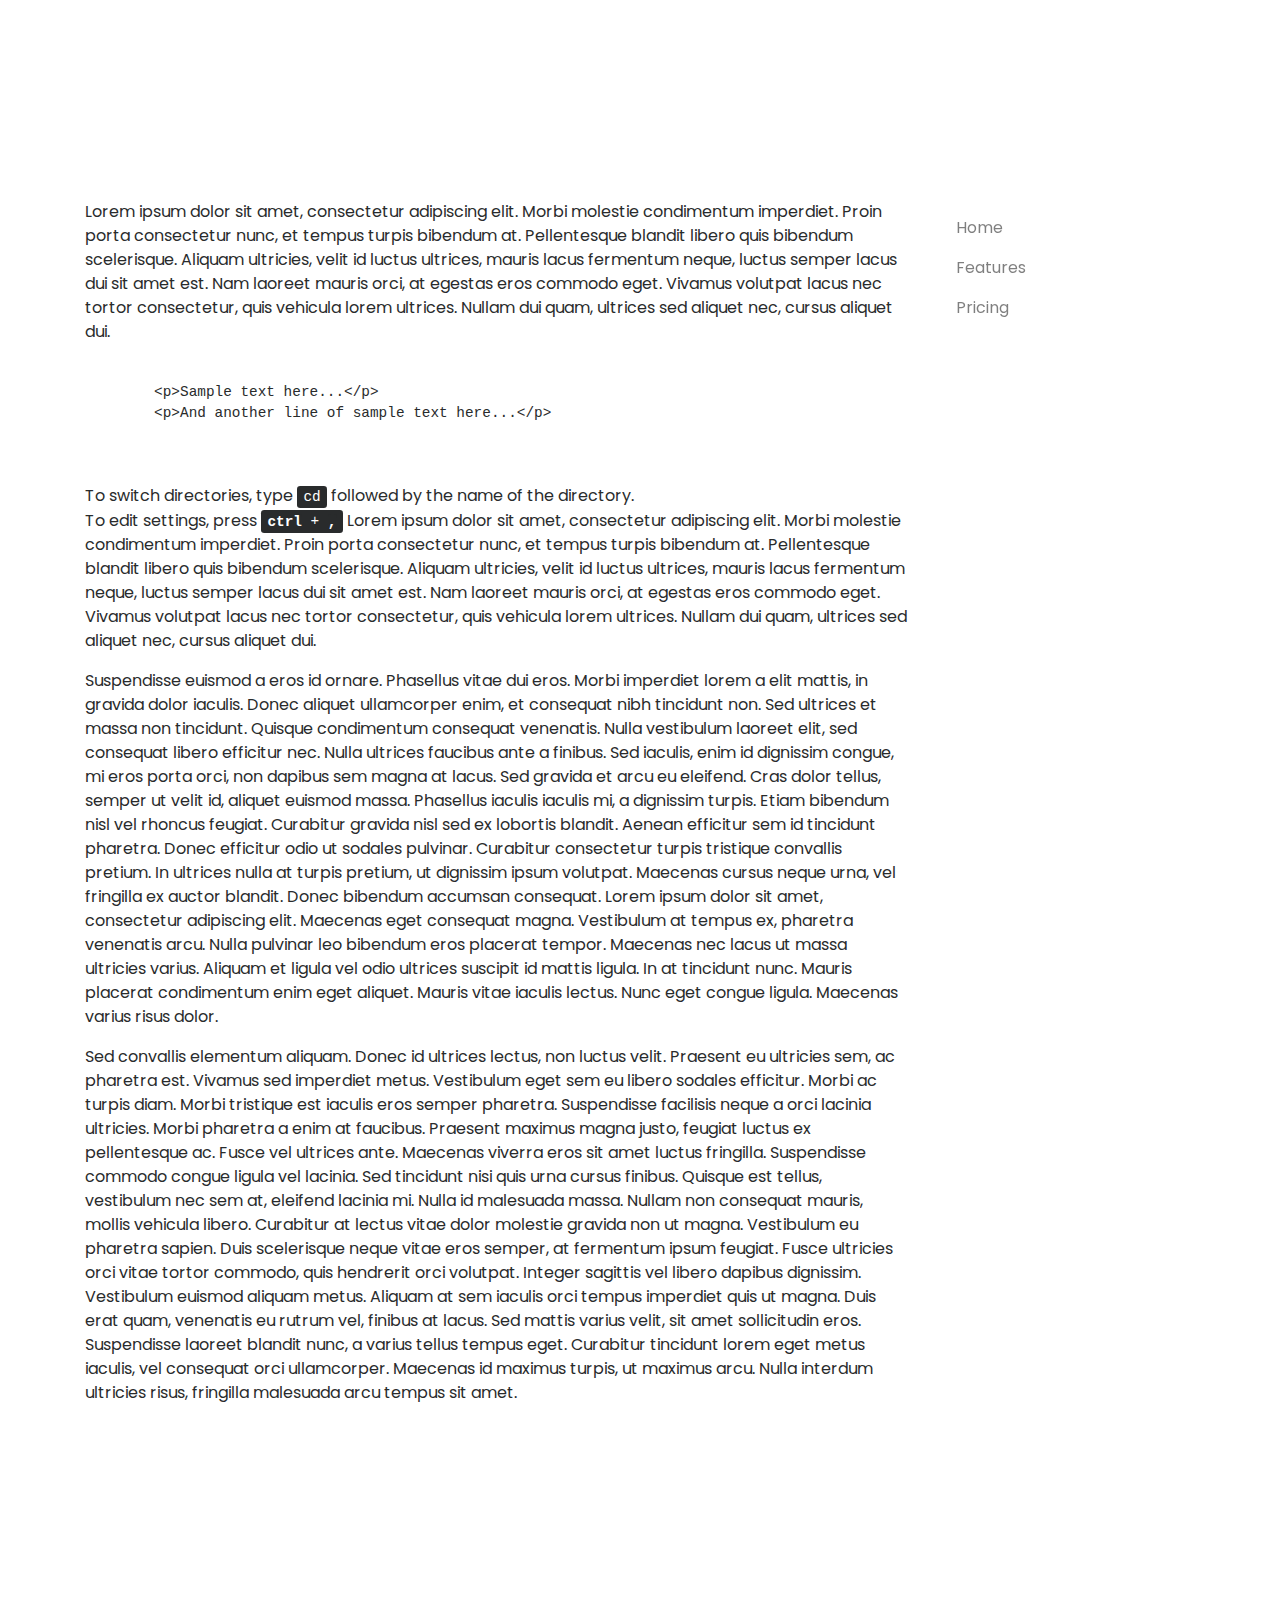
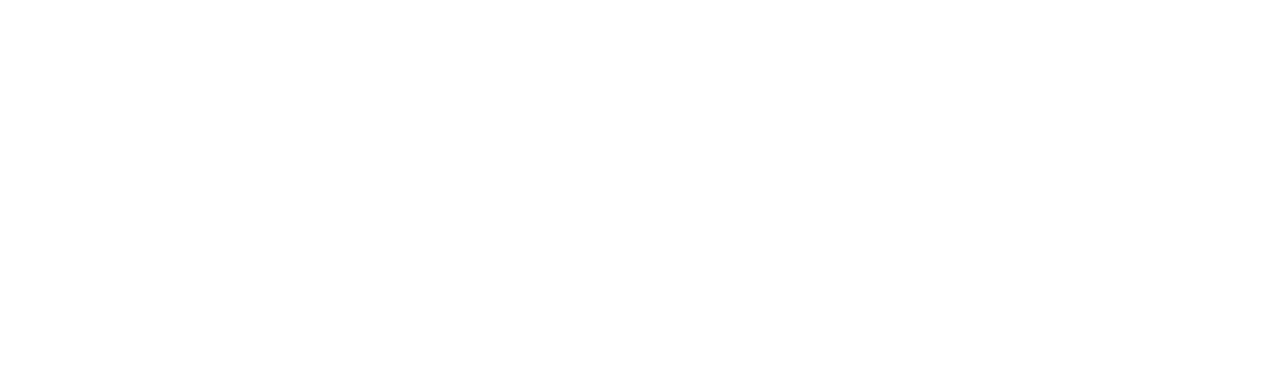
==== reactnative/index.html @ c0b3bb39 "started a tutorial react native" ====
<!DOCTYPE html>
<html>
<head>
  <title>react native tutorial</title>

  <link rel="stylesheet" href="../public/bootstrap.min.css">

  <!-- google font -->
  <link href="https://fonts.googleapis.com/css?family=Poppins" rel="stylesheet">

  <!-- personal stylesheet -->
  <link rel="stylesheet" href="../public/tutorials/tutorials.css">

  <!-- Latest compiled and minified JavaScript -->
  <script src="../public/jquery.min.js"></script>
  <script src="https://npmcdn.com/tether@1.2.4/dist/js/tether.min.js"></script>
  <script src="../public/bootstrap.min.js"></script>
</head>
<body>
  <div class="container">
    <div class="row">
      <div class="col-md-9">
      <a id="one"></a>
      <p>
        <!-- https://facebook.github.io/react-native/docs/getting-started.html#content -->
      

      Lorem ipsum dolor sit amet, consectetur adipiscing elit. Morbi molestie condimentum imperdiet. Proin porta consectetur nunc, et tempus turpis bibendum at. Pellentesque blandit libero quis bibendum scelerisque. Aliquam ultricies, velit id luctus ultrices, mauris lacus fermentum neque, luctus semper lacus dui sit amet est. Nam laoreet mauris orci, at egestas eros commodo eget. Vivamus volutpat lacus nec tortor consectetur, quis vehicula lorem ultrices. Nullam dui quam, ultrices sed aliquet nec, cursus aliquet dui.

      <pre>
        <code>
        &lt;p&gt;Sample text here...&lt;/p&gt;
        &lt;p&gt;And another line of sample text here...&lt;/p&gt;
        </code>
      </pre>

      To switch directories, type <kbd>cd</kbd> followed by the name of the directory.<br>
      To edit settings, press <kbd><kbd>ctrl</kbd> + <kbd>,</kbd></kbd>
      Lorem ipsum dolor sit amet, consectetur adipiscing elit. Morbi molestie condimentum imperdiet. Proin porta consectetur nunc, et tempus turpis bibendum at. Pellentesque blandit libero quis bibendum scelerisque. Aliquam ultricies, velit id luctus ultrices, mauris lacus fermentum neque, luctus semper lacus dui sit amet est. Nam laoreet mauris orci, at egestas eros commodo eget. Vivamus volutpat lacus nec tortor consectetur, quis vehicula lorem ultrices. Nullam dui quam, ultrices sed aliquet nec, cursus aliquet dui.
      </p>

      <a id="two"></a>
      <p>
      Suspendisse euismod a eros id ornare. Phasellus vitae dui eros. Morbi imperdiet lorem a elit mattis, in gravida dolor iaculis. Donec aliquet ullamcorper enim, et consequat nibh tincidunt non. Sed ultrices et massa non tincidunt. Quisque condimentum consequat venenatis. Nulla vestibulum laoreet elit, sed consequat libero efficitur nec. Nulla ultrices faucibus ante a finibus. Sed iaculis, enim id dignissim congue, mi eros porta orci, non dapibus sem magna at lacus. Sed gravida et arcu eu eleifend. Cras dolor tellus, semper ut velit id, aliquet euismod massa. Phasellus iaculis iaculis mi, a dignissim turpis. Etiam bibendum nisl vel rhoncus feugiat. Curabitur gravida nisl sed ex lobortis blandit. Aenean efficitur sem id tincidunt pharetra. Donec efficitur odio ut sodales pulvinar.

      Curabitur consectetur turpis tristique convallis pretium. In ultrices nulla at turpis pretium, ut dignissim ipsum volutpat. Maecenas cursus neque urna, vel fringilla ex auctor blandit. Donec bibendum accumsan consequat. Lorem ipsum dolor sit amet, consectetur adipiscing elit. Maecenas eget consequat magna. Vestibulum at tempus ex, pharetra venenatis arcu. Nulla pulvinar leo bibendum eros placerat tempor. Maecenas nec lacus ut massa ultricies varius. Aliquam et ligula vel odio ultrices suscipit id mattis ligula. In at tincidunt nunc. Mauris placerat condimentum enim eget aliquet. Mauris vitae iaculis lectus. Nunc eget congue ligula. Maecenas varius risus dolor.
      </p>
      <a id="three"></a>
      <p>
      Sed convallis elementum aliquam. Donec id ultrices lectus, non luctus velit. Praesent eu ultricies sem, ac pharetra est. Vivamus sed imperdiet metus. Vestibulum eget sem eu libero sodales efficitur. Morbi ac turpis diam. Morbi tristique est iaculis eros semper pharetra. Suspendisse facilisis neque a orci lacinia ultricies. Morbi pharetra a enim at faucibus. Praesent maximus magna justo, feugiat luctus ex pellentesque ac. Fusce vel ultrices ante. Maecenas viverra eros sit amet luctus fringilla. Suspendisse commodo congue ligula vel lacinia. Sed tincidunt nisi quis urna cursus finibus.

      Quisque est tellus, vestibulum nec sem at, eleifend lacinia mi. Nulla id malesuada massa. Nullam non consequat mauris, mollis vehicula libero. Curabitur at lectus vitae dolor molestie gravida non ut magna. Vestibulum eu pharetra sapien. Duis scelerisque neque vitae eros semper, at fermentum ipsum feugiat. Fusce ultricies orci vitae tortor commodo, quis hendrerit orci volutpat. Integer sagittis vel libero dapibus dignissim. Vestibulum euismod aliquam metus.

      Aliquam at sem iaculis orci tempus imperdiet quis ut magna. Duis erat quam, venenatis eu rutrum vel, finibus at lacus. Sed mattis varius velit, sit amet sollicitudin eros. Suspendisse laoreet blandit nunc, a varius tellus tempus eget. Curabitur tincidunt lorem eget metus iaculis, vel consequat orci ullamcorper. Maecenas id maximus turpis, ut maximus arcu. Nulla interdum ultricies risus, fringilla malesuada arcu tempus sit amet.
      </p>
      <br><br><br><br><br><br><br><br><br><br><br><br><br><br><br><br><br><br><br><br><br><br><br>
      </div>
      <div class="col-md-3">
        <div class="fixed">
        <nav class="navbar navbar-light">
          <!-- <a class="navbar-brand" href="#">Navbar</a> -->
            <ul class="navbar-nav">
              <li class="nav-item">
                <a class="nav-link" href="#">Home</a>
              </li>
              <li class="nav-item">
                <a class="nav-link" href="#two">Features</a>
              </li>
              <li class="nav-item">
                <a class="nav-link" href="#three">Pricing</a>
              </li>
<!--               <li class="nav-item">
                <a class="nav-link disabled" href="#">Disabled</a>
              </li> -->
            </ul>
        </nav>
        </div>
      </div>
    </div>
  </div>

</body>
</html>
---- public/tutorials/tutorials.css ----
body {
    font-family: 'Poppins', sans-serif;
}

.container {
	margin-top: 200px;
}

.fixed {
	position: fixed;
}
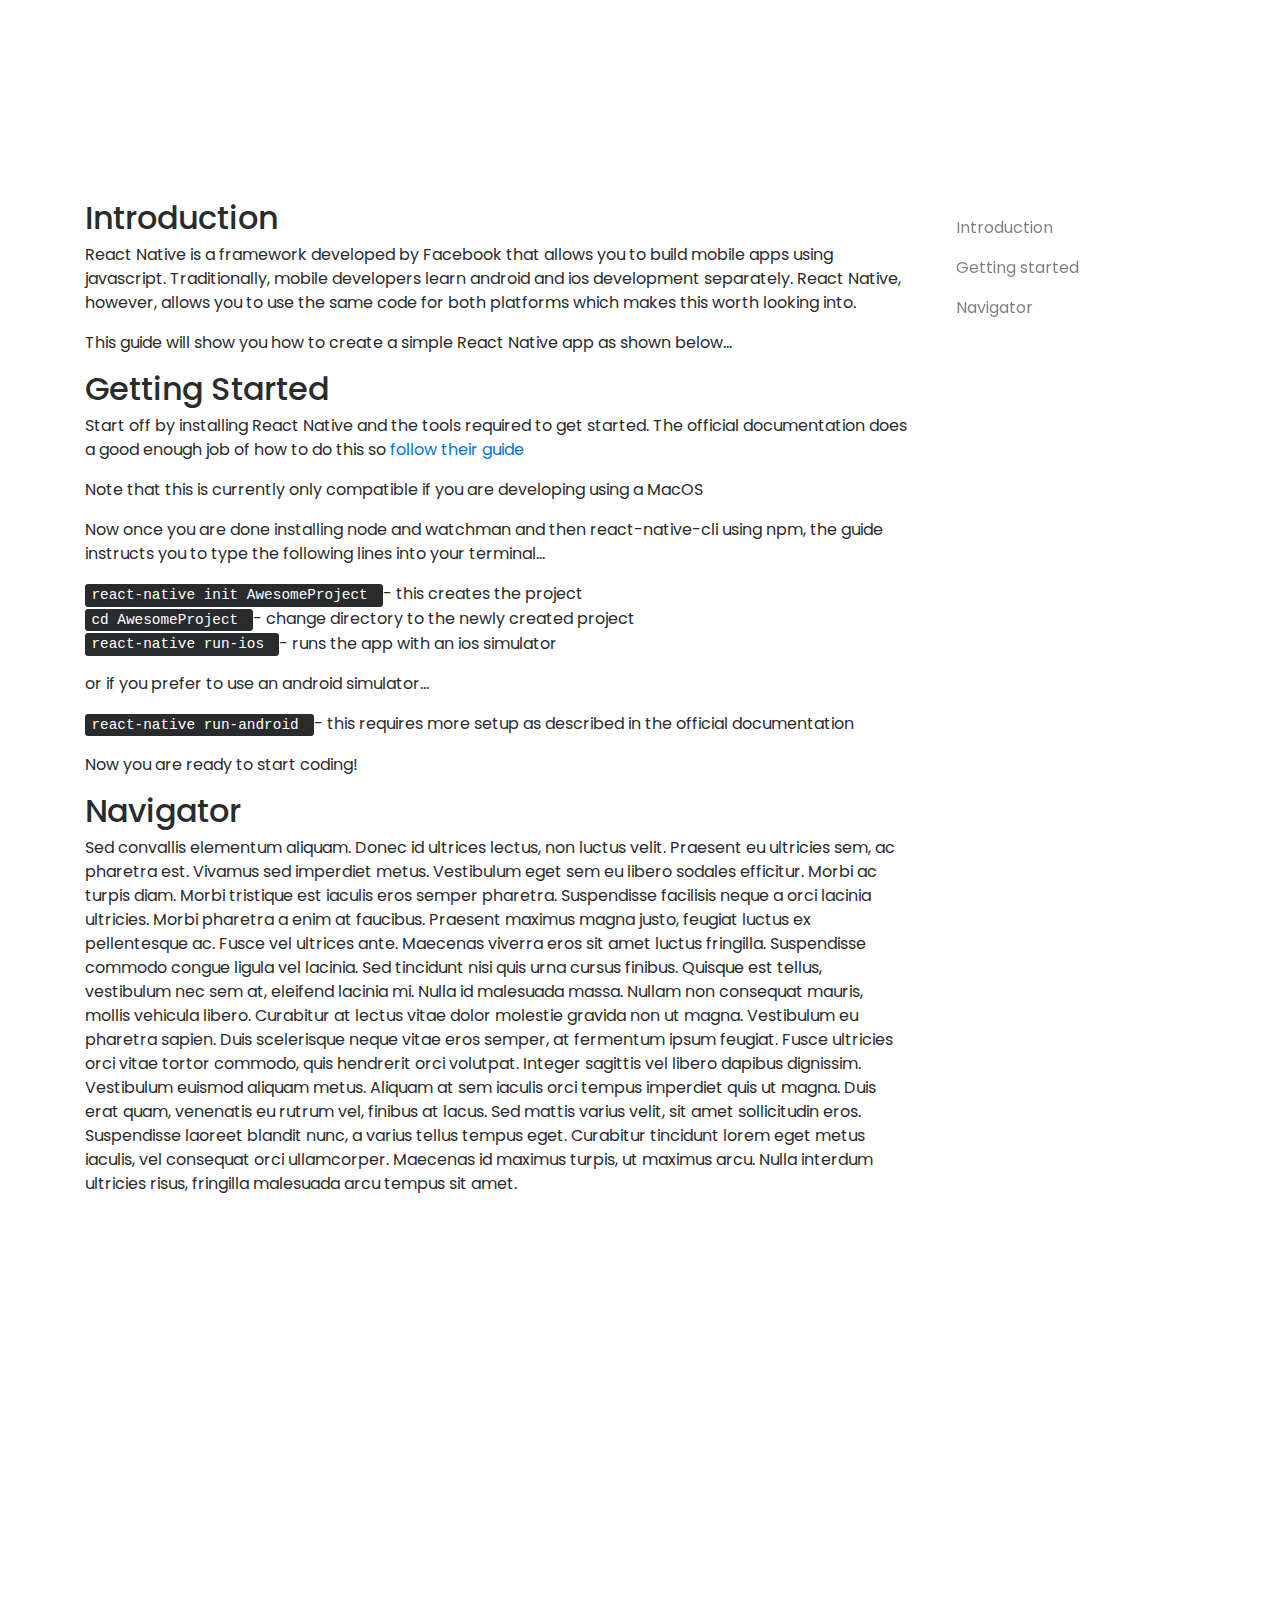
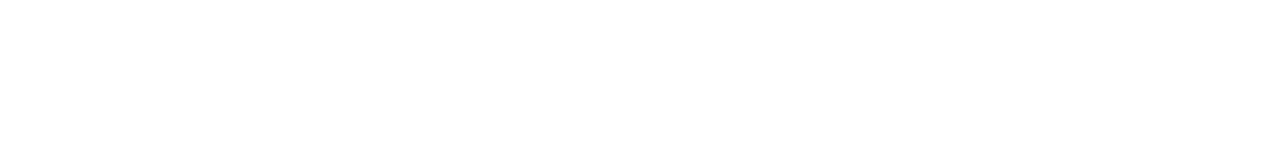
==== commit 300c936e: "added some tutorials react native" ====
--- a/reactnative/index.html
+++ b/reactnative/index.html
@@ -21,31 +21,51 @@
     <div class="row">
       <div class="col-md-9">
       <a id="one"></a>
+      <h2>Introduction</h2>
       <p>
-        <!-- https://facebook.github.io/react-native/docs/getting-started.html#content -->
-      
-
-      Lorem ipsum dolor sit amet, consectetur adipiscing elit. Morbi molestie condimentum imperdiet. Proin porta consectetur nunc, et tempus turpis bibendum at. Pellentesque blandit libero quis bibendum scelerisque. Aliquam ultricies, velit id luctus ultrices, mauris lacus fermentum neque, luctus semper lacus dui sit amet est. Nam laoreet mauris orci, at egestas eros commodo eget. Vivamus volutpat lacus nec tortor consectetur, quis vehicula lorem ultrices. Nullam dui quam, ultrices sed aliquet nec, cursus aliquet dui.
-
-      <pre>
+      React Native is a framework developed by Facebook that allows you to build mobile apps using javascript. Traditionally, mobile developers learn android and ios development separately. React Native, however, allows you to use the same code for both platforms which makes this worth looking into.
+      </p>
+      <p>
+      This guide will show you how to create a simple React Native app as shown below...
+      </p>
+<!--       <pre>
         <code>
         &lt;p&gt;Sample text here...&lt;/p&gt;
         &lt;p&gt;And another line of sample text here...&lt;/p&gt;
         </code>
       </pre>
-
+      <p>
       To switch directories, type <kbd>cd</kbd> followed by the name of the directory.<br>
       To edit settings, press <kbd><kbd>ctrl</kbd> + <kbd>,</kbd></kbd>
       Lorem ipsum dolor sit amet, consectetur adipiscing elit. Morbi molestie condimentum imperdiet. Proin porta consectetur nunc, et tempus turpis bibendum at. Pellentesque blandit libero quis bibendum scelerisque. Aliquam ultricies, velit id luctus ultrices, mauris lacus fermentum neque, luctus semper lacus dui sit amet est. Nam laoreet mauris orci, at egestas eros commodo eget. Vivamus volutpat lacus nec tortor consectetur, quis vehicula lorem ultrices. Nullam dui quam, ultrices sed aliquet nec, cursus aliquet dui.
       </p>
+ -->
+      <a id="start"></a>
+      <h2>Getting Started</h2>
+      <p>Start off by installing React Native and the tools required to get started. The official documentation does a good enough job of how to do this so <a href="https://facebook.github.io/react-native/docs/getting-started.html#content" target="_blank">follow their guide</a></p>
+      <p>Note that this is currently only compatible if you are developing using a MacOS</p>
+      <p>Now once you are done installing node and watchman and then react-native-cli using npm, the guide instructs you to type the following lines into your terminal...</p>
 
-      <a id="two"></a>
       <p>
-      Suspendisse euismod a eros id ornare. Phasellus vitae dui eros. Morbi imperdiet lorem a elit mattis, in gravida dolor iaculis. Donec aliquet ullamcorper enim, et consequat nibh tincidunt non. Sed ultrices et massa non tincidunt. Quisque condimentum consequat venenatis. Nulla vestibulum laoreet elit, sed consequat libero efficitur nec. Nulla ultrices faucibus ante a finibus. Sed iaculis, enim id dignissim congue, mi eros porta orci, non dapibus sem magna at lacus. Sed gravida et arcu eu eleifend. Cras dolor tellus, semper ut velit id, aliquet euismod massa. Phasellus iaculis iaculis mi, a dignissim turpis. Etiam bibendum nisl vel rhoncus feugiat. Curabitur gravida nisl sed ex lobortis blandit. Aenean efficitur sem id tincidunt pharetra. Donec efficitur odio ut sodales pulvinar.
-
-      Curabitur consectetur turpis tristique convallis pretium. In ultrices nulla at turpis pretium, ut dignissim ipsum volutpat. Maecenas cursus neque urna, vel fringilla ex auctor blandit. Donec bibendum accumsan consequat. Lorem ipsum dolor sit amet, consectetur adipiscing elit. Maecenas eget consequat magna. Vestibulum at tempus ex, pharetra venenatis arcu. Nulla pulvinar leo bibendum eros placerat tempor. Maecenas nec lacus ut massa ultricies varius. Aliquam et ligula vel odio ultrices suscipit id mattis ligula. In at tincidunt nunc. Mauris placerat condimentum enim eget aliquet. Mauris vitae iaculis lectus. Nunc eget congue ligula. Maecenas varius risus dolor.
+      <kbd>
+      react-native init AwesomeProject
+      </kbd> - this creates the project<br>
+      <kbd>
+      cd AwesomeProject
+      </kbd> - change directory to the newly created project<br>
+      <kbd>
+      react-native run-ios
+      </kbd> - runs the app with an ios simulator<br>
+      <p>or if you prefer to use an android simulator...</p>
+      <kbd>
+      react-native run-android
+      </kbd> - this requires more setup as described in the official documentation
       </p>
-      <a id="three"></a>
+      <p>
+      Now you are ready to start coding!
+      </p>
+      <a id="navigator"></a>
+      <h2>Navigator</h2>
       <p>
       Sed convallis elementum aliquam. Donec id ultrices lectus, non luctus velit. Praesent eu ultricies sem, ac pharetra est. Vivamus sed imperdiet metus. Vestibulum eget sem eu libero sodales efficitur. Morbi ac turpis diam. Morbi tristique est iaculis eros semper pharetra. Suspendisse facilisis neque a orci lacinia ultricies. Morbi pharetra a enim at faucibus. Praesent maximus magna justo, feugiat luctus ex pellentesque ac. Fusce vel ultrices ante. Maecenas viverra eros sit amet luctus fringilla. Suspendisse commodo congue ligula vel lacinia. Sed tincidunt nisi quis urna cursus finibus.
 
@@ -61,13 +81,13 @@
           <!-- <a class="navbar-brand" href="#">Navbar</a> -->
             <ul class="navbar-nav">
               <li class="nav-item">
-                <a class="nav-link" href="#">Home</a>
+                <a class="nav-link" href="#">Introduction</a>
               </li>
               <li class="nav-item">
-                <a class="nav-link" href="#two">Features</a>
+                <a class="nav-link" href="#start">Getting started</a>
               </li>
               <li class="nav-item">
-                <a class="nav-link" href="#three">Pricing</a>
+                <a class="nav-link" href="#navigator">Navigator</a>
               </li>
 <!--               <li class="nav-item">
                 <a class="nav-link disabled" href="#">Disabled</a>
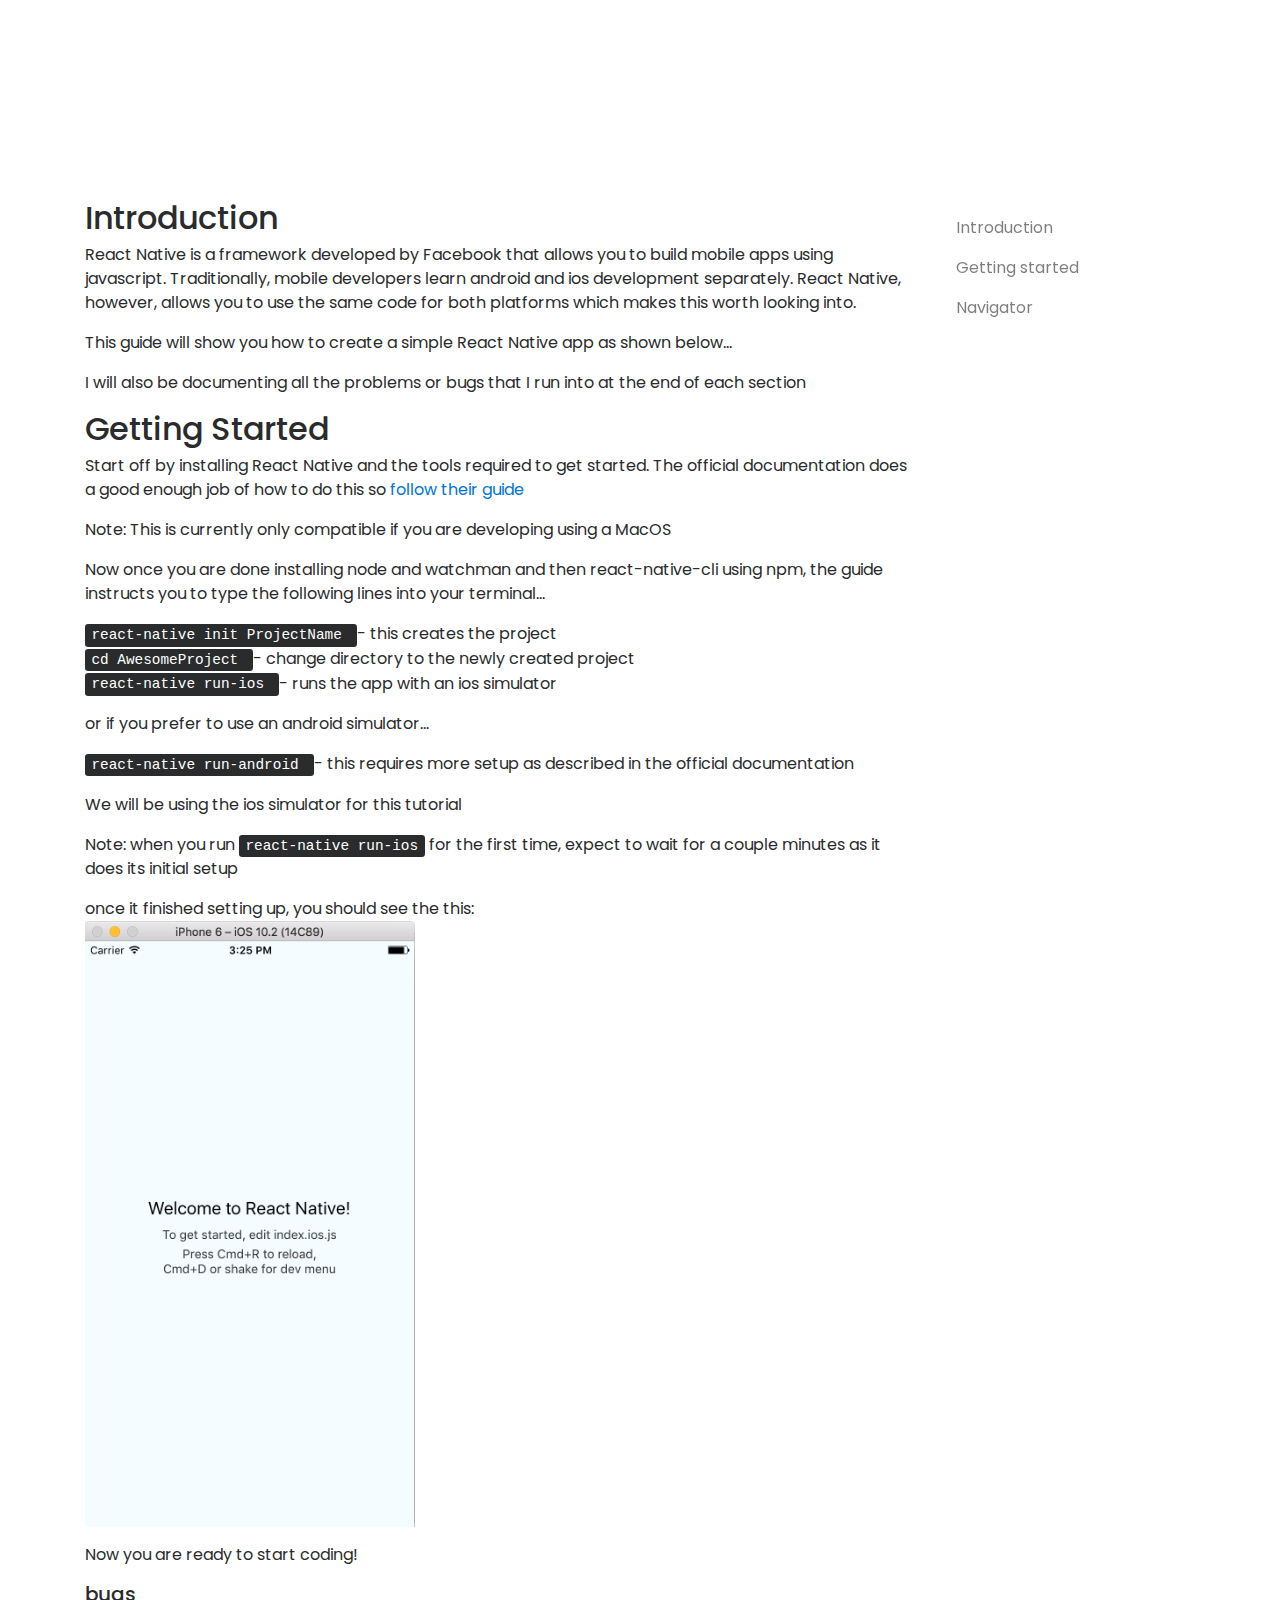
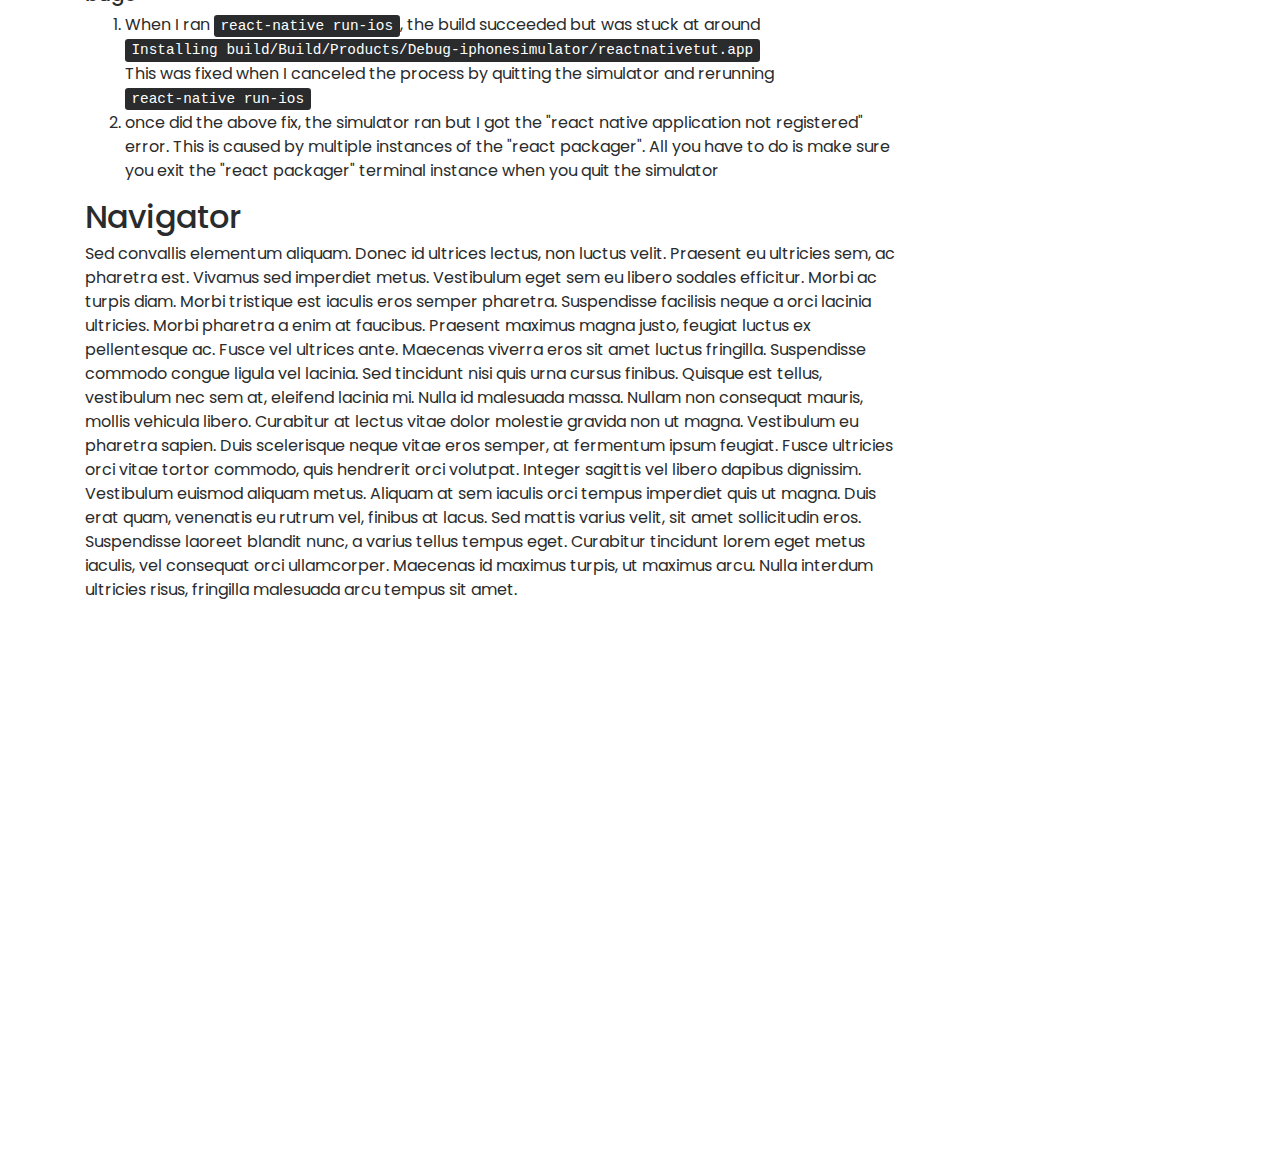
==== commit 5a80cde8: "added the getting started section" ====
--- a/reactnative/index.html
+++ b/reactnative/index.html
@@ -28,6 +28,7 @@
       <p>
       This guide will show you how to create a simple React Native app as shown below...
       </p>
+      <p>I will also be documenting all the problems or bugs that I run into at the end of each section</p>
 <!--       <pre>
         <code>
         &lt;p&gt;Sample text here...&lt;/p&gt;
@@ -43,12 +44,12 @@
       <a id="start"></a>
       <h2>Getting Started</h2>
       <p>Start off by installing React Native and the tools required to get started. The official documentation does a good enough job of how to do this so <a href="https://facebook.github.io/react-native/docs/getting-started.html#content" target="_blank">follow their guide</a></p>
-      <p>Note that this is currently only compatible if you are developing using a MacOS</p>
+      <p>Note: This is currently only compatible if you are developing using a MacOS</p>
       <p>Now once you are done installing node and watchman and then react-native-cli using npm, the guide instructs you to type the following lines into your terminal...</p>
 
       <p>
       <kbd>
-      react-native init AwesomeProject
+      react-native init ProjectName
       </kbd> - this creates the project<br>
       <kbd>
       cd AwesomeProject
@@ -61,9 +62,19 @@
       react-native run-android
       </kbd> - this requires more setup as described in the official documentation
       </p>
-      <p>
-      Now you are ready to start coding!
-      </p>
+      <p>We will be using the ios simulator for this tutorial</p>
+      <p>Note: when you run <kbd>react-native run-ios</kbd> for the first time, expect to wait for a couple minutes as it does its initial setup</p>
+      
+      <p>once it finished setting up, you should see the this:<br><img class="phone" src="img/freshinstall.png"></p>
+
+      <p>Now you are ready to start coding!</p>
+      <h5>bugs</h5>
+      <ol>
+      <li>When I ran <kbd>react-native run-ios</kbd>, the build succeeded but was stuck at around <br><kbd>Installing build/Build/Products/Debug-iphonesimulator/reactnativetut.app</kbd><br>
+      This was fixed when I canceled the process by quitting the simulator and rerunning <br><kbd>react-native run-ios</kbd>
+      </li>
+      <li>once did the above fix, the simulator ran but I got the "react native application not registered" error. This is caused by multiple instances of the "react packager". All you have to do is make sure you exit the "react packager" terminal instance when you quit the simulator</li>
+      </ol>
       <a id="navigator"></a>
       <h2>Navigator</h2>
       <p>
--- a/public/tutorials/tutorials.css
+++ b/public/tutorials/tutorials.css
@@ -9,4 +9,8 @@
 
 .fixed {
 	position: fixed;
+}
+
+.phone {
+	width: 40%;
 }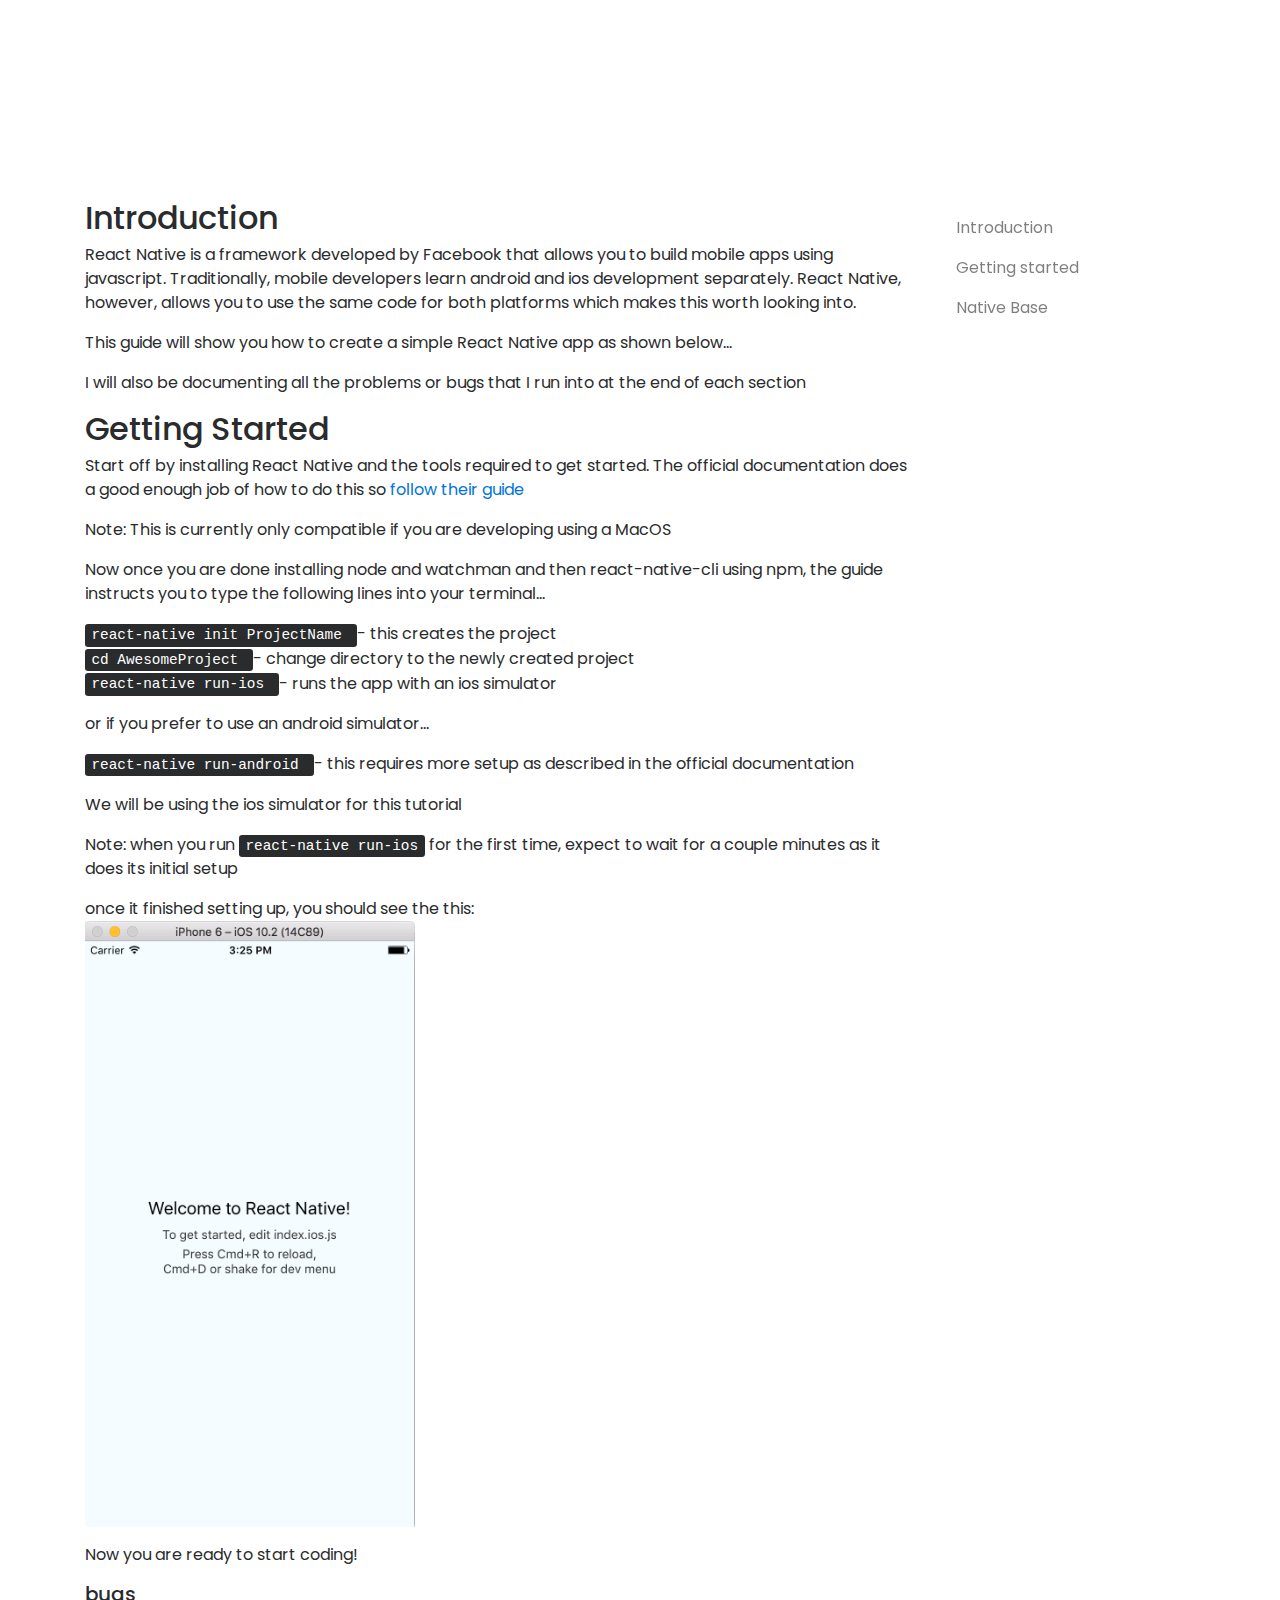
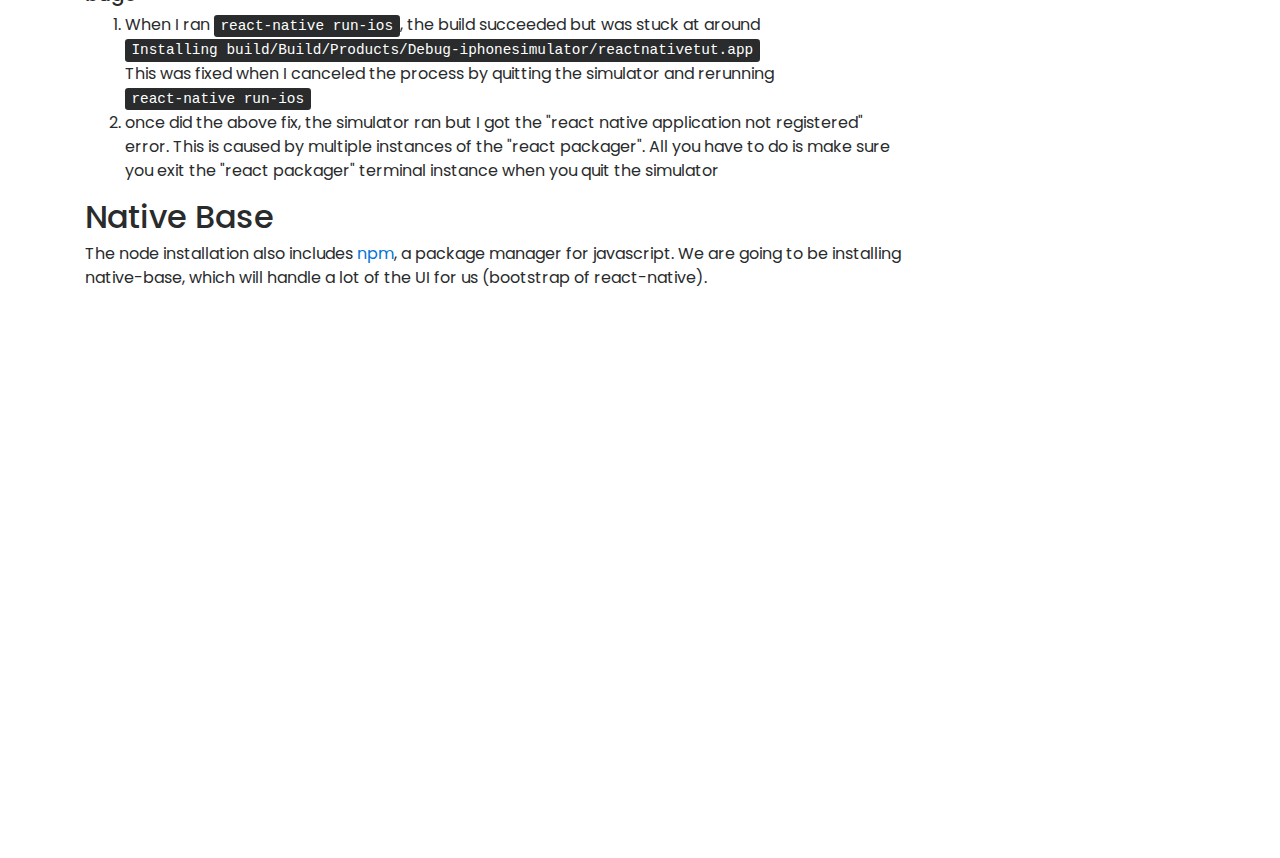
==== commit 648bc11b: "." ====
--- a/reactnative/index.html
+++ b/reactnative/index.html
@@ -75,14 +75,10 @@
       </li>
       <li>once did the above fix, the simulator ran but I got the "react native application not registered" error. This is caused by multiple instances of the "react packager". All you have to do is make sure you exit the "react packager" terminal instance when you quit the simulator</li>
       </ol>
-      <a id="navigator"></a>
-      <h2>Navigator</h2>
+      <a id="nativebase"></a>
+      <h2>Native Base</h2>
       <p>
-      Sed convallis elementum aliquam. Donec id ultrices lectus, non luctus velit. Praesent eu ultricies sem, ac pharetra est. Vivamus sed imperdiet metus. Vestibulum eget sem eu libero sodales efficitur. Morbi ac turpis diam. Morbi tristique est iaculis eros semper pharetra. Suspendisse facilisis neque a orci lacinia ultricies. Morbi pharetra a enim at faucibus. Praesent maximus magna justo, feugiat luctus ex pellentesque ac. Fusce vel ultrices ante. Maecenas viverra eros sit amet luctus fringilla. Suspendisse commodo congue ligula vel lacinia. Sed tincidunt nisi quis urna cursus finibus.
-
-      Quisque est tellus, vestibulum nec sem at, eleifend lacinia mi. Nulla id malesuada massa. Nullam non consequat mauris, mollis vehicula libero. Curabitur at lectus vitae dolor molestie gravida non ut magna. Vestibulum eu pharetra sapien. Duis scelerisque neque vitae eros semper, at fermentum ipsum feugiat. Fusce ultricies orci vitae tortor commodo, quis hendrerit orci volutpat. Integer sagittis vel libero dapibus dignissim. Vestibulum euismod aliquam metus.
-
-      Aliquam at sem iaculis orci tempus imperdiet quis ut magna. Duis erat quam, venenatis eu rutrum vel, finibus at lacus. Sed mattis varius velit, sit amet sollicitudin eros. Suspendisse laoreet blandit nunc, a varius tellus tempus eget. Curabitur tincidunt lorem eget metus iaculis, vel consequat orci ullamcorper. Maecenas id maximus turpis, ut maximus arcu. Nulla interdum ultricies risus, fringilla malesuada arcu tempus sit amet.
+      The node installation also includes <a href="https://www.npmjs.com/" target="_blank">npm</a>, a package manager for javascript. We are going to be installing native-base, which will handle a lot of the UI for us (bootstrap of react-native).
       </p>
       <br><br><br><br><br><br><br><br><br><br><br><br><br><br><br><br><br><br><br><br><br><br><br>
       </div>
@@ -98,7 +94,7 @@
                 <a class="nav-link" href="#start">Getting started</a>
               </li>
               <li class="nav-item">
-                <a class="nav-link" href="#navigator">Navigator</a>
+                <a class="nav-link" href="#nativebase ">Native Base</a>
               </li>
 <!--               <li class="nav-item">
                 <a class="nav-link disabled" href="#">Disabled</a>
